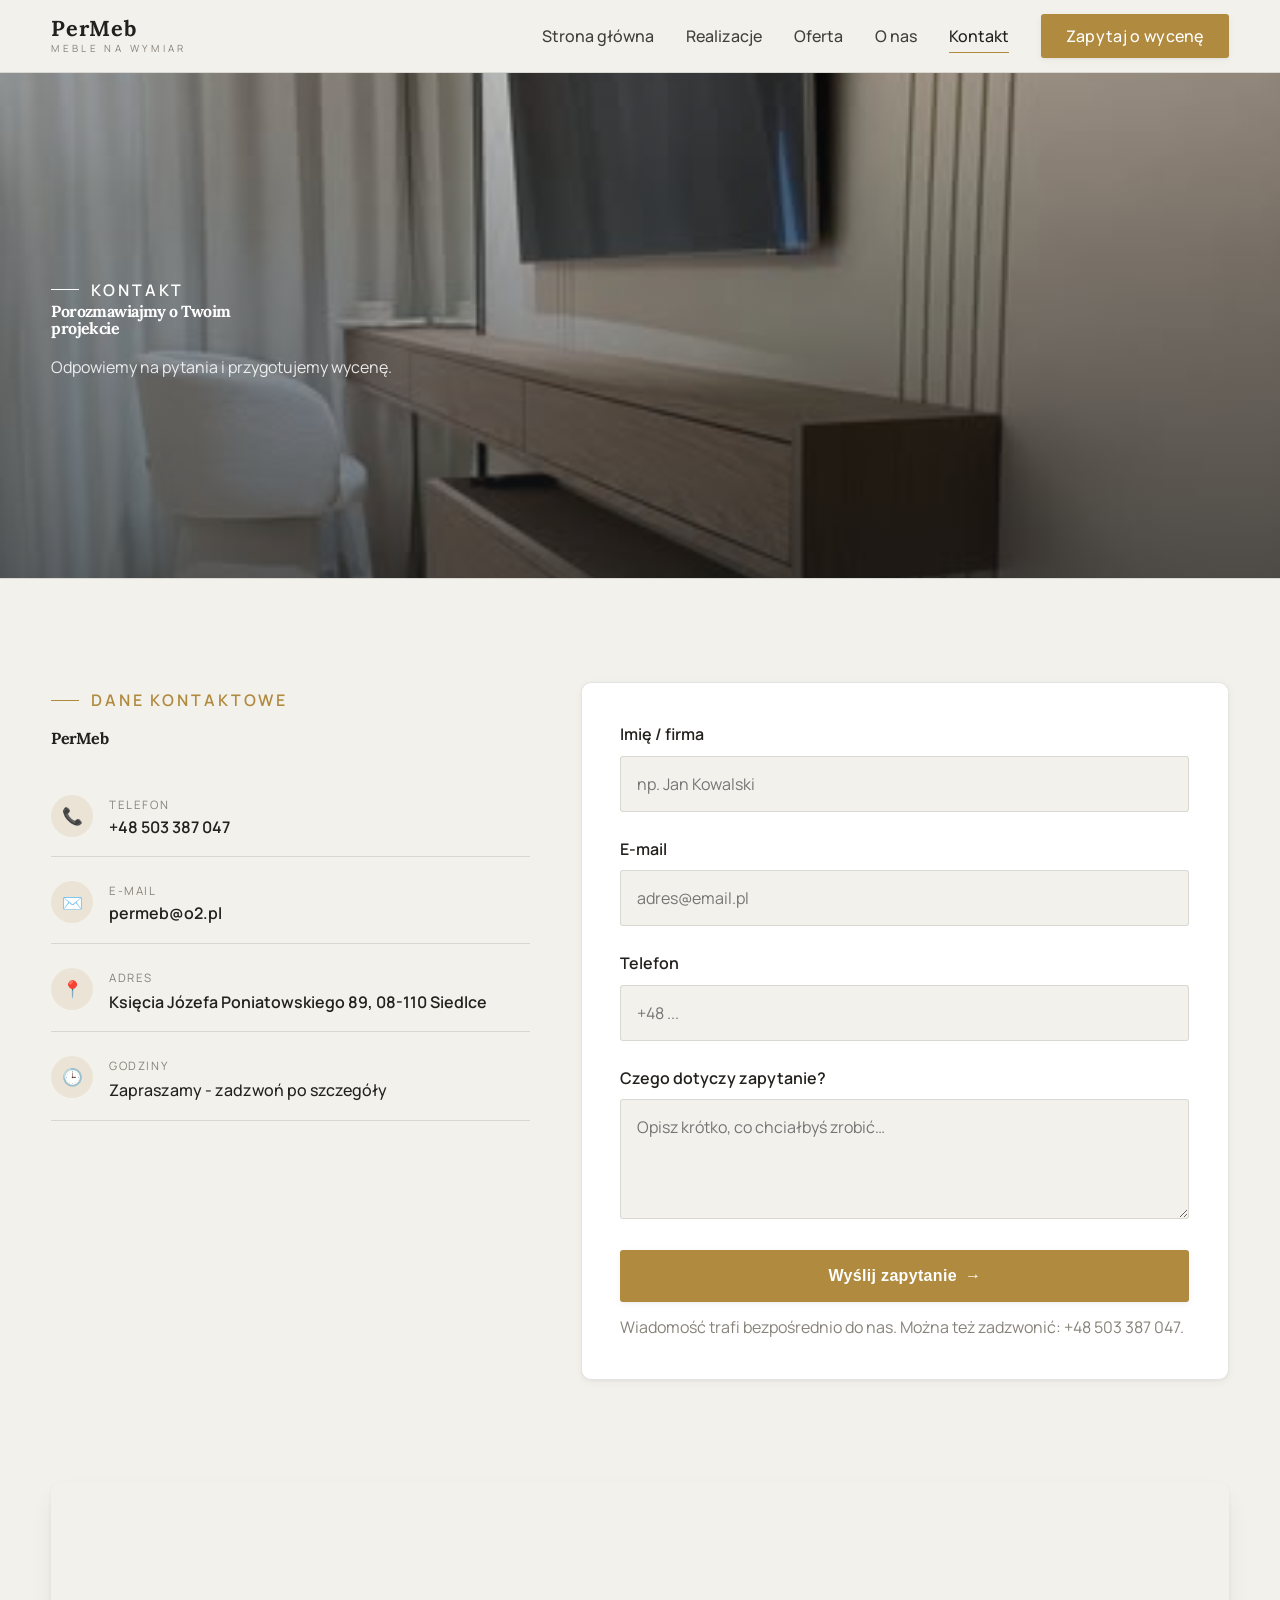
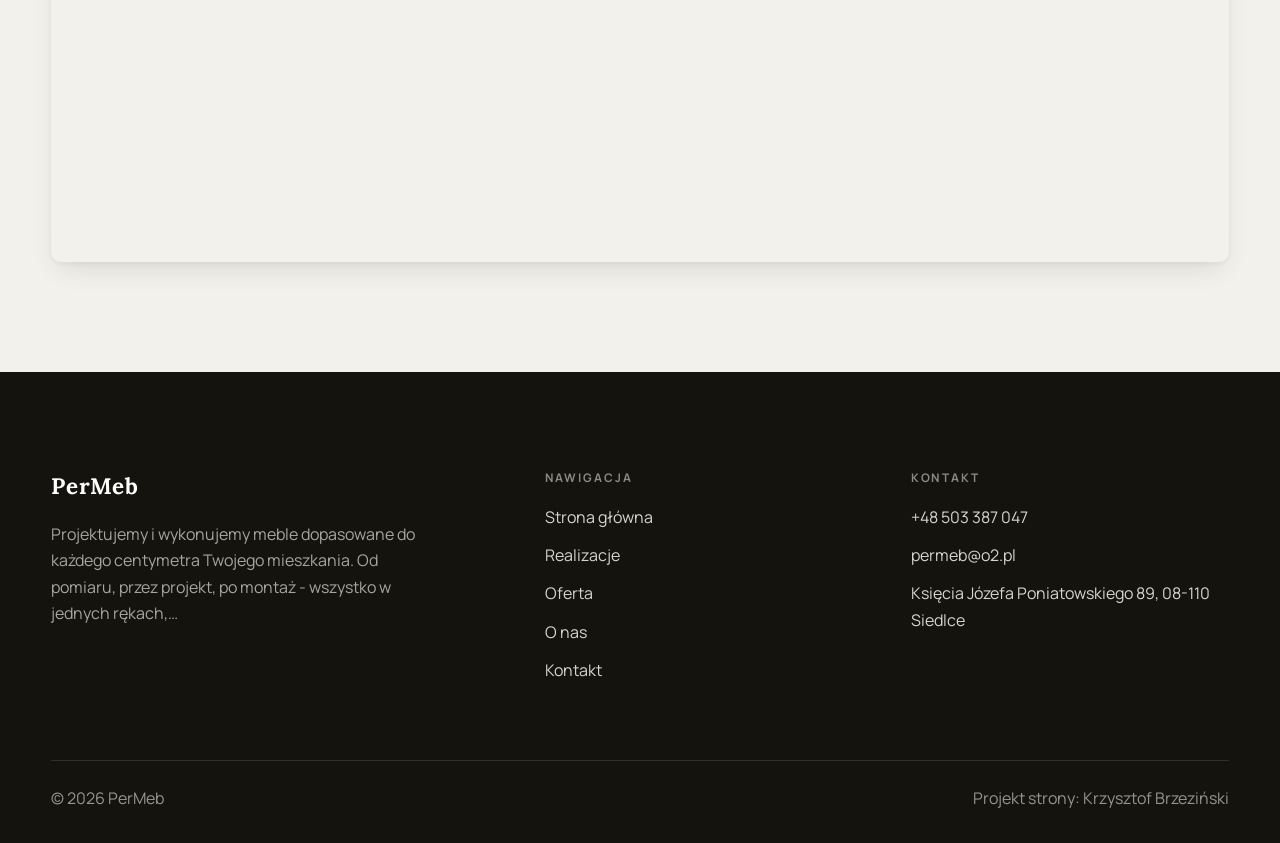
==== kontakt.html @ 43c7279f "PerMeb: rebuild premium spersonalizowany pod ich styl (FB) - REALNE zdjęcia realizacji + dane 4,7/53" ====
<!DOCTYPE html>
<html lang="pl">
<head>
<meta charset="UTF-8">
<meta name="viewport" content="width=device-width, initial-scale=1.0">
<title>Kontakt - PerMeb</title>
<meta name="description" content="Kontakt PerMeb - Księcia Józefa Poniatowskiego 89, 08-110 Siedlce">
<link rel="preconnect" href="https://fonts.googleapis.com">
<link rel="preconnect" href="https://fonts.gstatic.com" crossorigin>
<link href="https://fonts.googleapis.com/css2?family=Lora:wght@500;600;700&family=Manrope:wght@400;500;600&display=swap" rel="stylesheet">
<link rel="stylesheet" href="assets/styles.css">
</head>
<body>

<header class="nav">
  <div class="wrap nav-inner">
    <a class="brand" href="index.html"><span class="name">PerMeb</span><span class="sub">Meble na wymiar</span></a>
    <nav class="nav-links">
      <a href="index.html">Strona główna</a>
      <a href="realizacje.html">Realizacje</a>
      <a href="oferta.html">Oferta</a>
      <a href="o-nas.html">O nas</a>
      <a href="kontakt.html" class="active">Kontakt</a>
      <a href="kontakt.html" class="btn btn-accent">Zapytaj o wycenę</a>
    </nav>
    <button class="nav-toggle" aria-label="Menu"><span></span><span></span><span></span></button>
  </div>
</header>

<section class="pagehead">
  <img src="img/about.jpg" alt="PerMeb - Porozmawiajmy o Twoim projekcie">
  <div class="wrap">
    <span class="eyebrow">Kontakt</span>
    <h1>Porozmawiajmy o Twoim projekcie</h1>
    <p>Odpowiemy na pytania i przygotujemy wycenę.</p>
  </div>
</section>
<section>
  <div class="wrap contact-grid">
    <div class="reveal">
      <span class="eyebrow">Dane kontaktowe</span>
      <h2 style="margin:var(--space-4) 0 var(--space-6)">PerMeb</h2>
      <div class="info-list">
        <div class="info-row"><div class="ic">📞</div><div><div class="lbl">Telefon</div><a class="val" href="tel:+48503387047">+48 503 387 047</a></div></div>
        <div class="info-row"><div class="ic">✉️</div><div><div class="lbl">E-mail</div><a class="val" href="mailto:permeb@o2.pl">permeb@o2.pl</a></div></div>
        <div class="info-row"><div class="ic">📍</div><div><div class="lbl">Adres</div><div class="val">Księcia Józefa Poniatowskiego 89, 08-110 Siedlce</div></div></div>
        <div class="info-row"><div class="ic">🕒</div><div><div class="lbl">Godziny</div><div class="val" style="font-weight:500">Zapraszamy - zadzwoń po szczegóły</div></div></div>
      </div>
    </div>
    <div class="reveal">
      <form class="form" action="https://formsubmit.co/permeb@o2.pl" method="POST">
        <input type="hidden" name="_subject" value="Zapytanie ze strony PerMeb">
        <input type="hidden" name="_captcha" value="false">
        <input type="hidden" name="_template" value="table">
        <div class="fld"><label for="name">Imię / firma</label><input id="name" name="name" type="text" placeholder="np. Jan Kowalski" required></div>
        <div class="fld"><label for="email">E-mail</label><input id="email" name="email" type="email" placeholder="adres@email.pl" required></div>
        <div class="fld"><label for="phone">Telefon</label><input id="phone" name="phone" type="tel" placeholder="+48 ..."></div>
        <div class="fld"><label for="msg">Czego dotyczy zapytanie?</label><textarea id="msg" name="message" placeholder="Opisz krótko, co chciałbyś zrobić…" required></textarea></div>
        <button type="submit" class="btn btn-accent" style="width:100%;justify-content:center">Wyślij zapytanie <span class="arr">→</span></button>
        <p class="note">Wiadomość trafi bezpośrednio do nas. Można też zadzwonić: +48 503 387 047.</p>
      </form>
    </div>
  </div>
</section>
<section style="padding-top:0">
  <div class="wrap reveal">
    <iframe class="map" title="PerMeb - Siedlce" src="https://maps.google.com/maps?q=PerMeb%20Siedlce&z=15&output=embed" loading="lazy" referrerpolicy="no-referrer-when-downgrade"></iframe>
  </div>
</section>

<footer>
  <div class="wrap">
    <div class="foot-grid">
      <div class="foot-brand">
        <div class="name">PerMeb</div>
        <p>Projektujemy i wykonujemy meble dopasowane do każdego centymetra Twojego mieszkania. Od pomiaru, przez projekt, po montaż - wszystko w jednych rękach,…</p>
      </div>
      <div class="foot-col">
        <h4>Nawigacja</h4>
        <a href="index.html">Strona główna</a>
        <a href="realizacje.html">Realizacje</a>
        <a href="oferta.html">Oferta</a>
        <a href="o-nas.html">O nas</a>
        <a href="kontakt.html">Kontakt</a>
      </div>
      <div class="foot-col">
        <h4>Kontakt</h4>
        <a href="tel:+48503387047">+48 503 387 047</a>
        <a href="mailto:permeb@o2.pl">permeb@o2.pl</a>
        <p>Księcia Józefa Poniatowskiego 89, 08-110 Siedlce</p>
      </div>
    </div>
    <div class="foot-bot">
      <span>© 2026 PerMeb</span>
      <span>Projekt strony: Krzysztof Brzeziński</span>
    </div>
  </div>
</footer>


<script src="assets/main.js"></script>
</body>
</html>
---- assets/styles.css ----
/* ============================================================
   STOLBASZ — premium, architektoniczny B2B fit-out
   Jasna paleta, zero brązu. System wg premium-web-craft.
   Projekt strony: Krzysztof Brzeziński
   ============================================================ */

:root{
  /* PALETA — jasna, architektoniczna, chłodna */
  --paper:#F3F1EC;          /* główne tło */
  --paper-2:#E6E3DB;        /* sekcje alternatywne (chłodny jasny szary) */
  --paper-3:#E6E3DB;        /* delikatne wypełnienia */
  --ink:#23211E;            /* tekst główny — chłodny grafit */
  --ink-soft:#43403A;       /* nagłówki drugorzędne */
  --muted:#87837A;          /* tekst poboczny */
  --line:rgba(35,33,30,.12);/* hairline */
  --accent:#B08A3E;         /* stonowany petrol-slate — jedyny akcent */
  --accent-d:#8A6A2C;
  --accent-soft:rgba(176,138,62,.12);
  --dark:#15130E;           /* sekcje ciemne (stopka/CTA) */

  /* ODSTĘPY — skala 4/8 */
  --space-1:4px; --space-2:8px; --space-3:12px; --space-4:16px; --space-5:24px;
  --space-6:32px; --space-7:48px; --space-8:64px; --space-9:96px; --space-10:128px;

  /* TYPOGRAFIA — fluid clamp() */
  --text-sm:clamp(.82rem,.8rem+.1vw,.9rem);
  --text-base:clamp(1rem,.97rem+.15vw,1.1rem);
  --text-lg:clamp(1.12rem,1.05rem+.3vw,1.3rem);
  --text-h3:clamp(1.2rem,1.1rem+.5vw,1.5rem);
  --text-h2:clamp(1.9rem,1.5rem+1.9vw,2.8rem);
  --text-h1:clamp(2.6rem,1.9rem+3.6vw,4.6rem);

  /* PROMIENIE — architektoniczne, raczej ostre */
  --r-sm:3px; --r-md:6px; --r-lg:10px;

  /* RUCH */
  --ease:cubic-bezier(.25,.46,.45,.94); --dur:.24s;

  /* CIENIE — miękkie, warstwowe */
  --sh-sm:0 1px 2px rgba(16,24,32,.04), 0 2px 8px rgba(16,24,32,.05);
  --sh-md:0 2px 6px rgba(16,24,32,.05), 0 12px 28px -8px rgba(16,24,32,.12);
  --sh-lg:0 6px 14px rgba(16,24,32,.07), 0 26px 56px -18px rgba(16,24,32,.22);

  --hairline:1px solid var(--line);

  --font-display:'Lora',serif;
  --font-body:'Manrope',sans-serif;
}

*{box-sizing:border-box;margin:0;padding:0}
html{scroll-behavior:smooth}
body{
  font-family:var(--font-body);
  font-size:var(--text-base);
  line-height:1.65;
  color:var(--ink);
  background:var(--paper);
  -webkit-font-smoothing:antialiased;
  text-rendering:optimizeLegibility;
}
img{max-width:100%;display:block}
a{color:inherit;text-decoration:none}

.wrap{width:min(92%,1180px);margin-inline:auto}
section{padding-block:clamp(52px,6.5vw,96px)}

h1,h2,h3{font-family:var(--font-display);font-weight:700;line-height:1.08;letter-spacing:-.02em;color:var(--ink)}
h1{font-size:var(--text-h1);letter-spacing:-.035em}
h2{font-size:var(--text-h2);letter-spacing:-.025em}
h3{font-size:var(--text-h3)}
p{max-width:65ch}

.eyebrow{
  font-family:var(--font-body);
  font-size:var(--text-sm);
  font-weight:600;
  letter-spacing:.18em;
  text-transform:uppercase;
  color:var(--accent);
  display:inline-flex;align-items:center;gap:var(--space-3);
}
.eyebrow::before{content:"";width:28px;height:1px;background:var(--accent);display:inline-block}

.muted{color:var(--muted)}
.lead{font-size:var(--text-lg);line-height:1.55;color:var(--ink-soft);max-width:50ch}

/* ---------- BUTTONS ---------- */
.btn{
  display:inline-flex;align-items:center;gap:var(--space-2);
  font-weight:600;font-size:var(--text-sm);letter-spacing:.02em;
  padding:var(--space-4) var(--space-6);
  border-radius:var(--r-sm);
  transition:transform var(--dur) var(--ease),box-shadow var(--dur) var(--ease),background var(--dur) var(--ease);
  cursor:pointer;border:1px solid transparent;
}
.btn-accent{background:var(--accent);color:#fff;box-shadow:var(--sh-sm)}
.btn-accent:hover{background:var(--accent-d);transform:translateY(-2px);box-shadow:var(--sh-md)}
.btn-accent:active{transform:translateY(0);box-shadow:var(--sh-sm)}
.btn-ghost{background:transparent;color:var(--ink);border-color:var(--line)}
.btn-ghost:hover{border-color:var(--accent);color:var(--accent);transform:translateY(-2px)}
.btn-light{background:#fff;color:var(--ink);box-shadow:var(--sh-sm)}
.btn-light:hover{transform:translateY(-2px);box-shadow:var(--sh-md)}
.btn .arr{transition:transform var(--dur) var(--ease)}
.btn:hover .arr{transform:translateX(4px)}

/* ---------- NAV ---------- */
.nav{
  position:sticky;top:0;z-index:50;
  background:color-mix(in srgb,var(--paper) 88%,transparent);
  backdrop-filter:saturate(140%) blur(10px);
  border-bottom:var(--hairline);
}
.nav-inner{display:flex;align-items:center;justify-content:space-between;height:72px}
.brand{display:flex;flex-direction:column;line-height:1}
.brand .name{font-family:var(--font-display);font-weight:800;font-size:1.35rem;letter-spacing:.04em}
.brand .sub{font-size:.62rem;letter-spacing:.34em;text-transform:uppercase;color:var(--muted);margin-top:5px}
.nav-links{display:flex;align-items:center;gap:var(--space-6)}
.nav-links a{font-size:var(--text-sm);font-weight:500;color:var(--ink-soft);position:relative;padding-block:4px;transition:color var(--dur) var(--ease)}
.nav-links a::after{content:"";position:absolute;left:0;bottom:0;width:0;height:1.5px;background:var(--accent);transition:width var(--dur) var(--ease)}
.nav-links a:hover,.nav-links a.active{color:var(--ink)}
.nav-links a:hover::after,.nav-links a.active::after{width:100%}
.nav-links .btn{padding:var(--space-2) var(--space-5)}
/* przyciski w nav: właściwy kolor (przebij .nav-links a) + bez podkreślenia */
.nav-links a.btn-accent{color:#fff}
.nav-links a.btn-ghost,.nav-links a.btn-light{color:var(--ink)}
.nav-links a.btn::after{display:none}
.nav-toggle{display:none;background:none;border:none;cursor:pointer;flex-direction:column;gap:5px;padding:8px}
.nav-toggle span{width:24px;height:2px;background:var(--ink);transition:var(--dur)}

/* ---------- HERO (split) ---------- */
.hero{position:relative;overflow:hidden;border-bottom:var(--hairline)}
.hero-grid{display:grid;grid-template-columns:1.05fr .95fr;gap:clamp(24px,4vw,60px);align-items:center;
  padding-block:clamp(36px,4.5vw,64px)}
.hero-copy .eyebrow{margin-bottom:var(--space-5)}
.hero-copy h1{margin-bottom:var(--space-5)}
.hero-copy .lead{margin-bottom:var(--space-7)}
.hero-actions{display:flex;flex-wrap:wrap;gap:var(--space-4)}
.hero-art{position:relative;aspect-ratio:4/3;border-radius:var(--r-lg);overflow:hidden;box-shadow:var(--sh-lg)}
.hero-art img{width:100%;height:100%;object-fit:cover}
.hero-art::after{content:"";position:absolute;inset:0;background:linear-gradient(180deg,transparent 55%,rgba(18,24,28,.28))}
.hero-badge{position:absolute;left:var(--space-5);bottom:var(--space-5);z-index:2;
  background:rgba(252,252,251,.94);backdrop-filter:blur(4px);
  border-radius:var(--r-md);padding:var(--space-4) var(--space-5);box-shadow:var(--sh-md);max-width:78%}
.hero-badge strong{display:block;font-family:var(--font-display);font-size:1rem;letter-spacing:-.01em}
.hero-badge span{font-size:var(--text-sm);color:var(--muted)}

/* ---------- HERO duży / kinowy (strona główna) ---------- */
.hero-cine{position:relative;min-height:clamp(560px,82vh,840px);display:flex;align-items:center;overflow:hidden;border-bottom:var(--hairline)}
.hero-cine>img{position:absolute;inset:0;width:100%;height:100%;object-fit:cover;z-index:0}
.hero-cine::after{content:"";position:absolute;inset:0;z-index:1;
  background:linear-gradient(95deg,rgba(13,18,23,.86) 0%,rgba(13,18,23,.64) 32%,rgba(13,18,23,.24) 62%,rgba(13,18,23,.04) 100%)}
.hero-cine .wrap{position:relative;z-index:2;padding-block:var(--space-8)}
.hero-cine .hero-copy{max-width:660px}
.hero-cine .eyebrow{color:#fff;margin-bottom:var(--space-5)}
.hero-cine .eyebrow::before{background:#fff}
.hero-cine h1{color:#fff;margin-bottom:var(--space-5);font-size:clamp(2.9rem,2rem+4.4vw,5.2rem)}
.hero-cine .lead{color:rgba(255,255,255,.92);max-width:48ch;margin-bottom:var(--space-7)}
.hero-cine .hero-actions{display:flex;flex-wrap:wrap;gap:var(--space-4)}
@media(max-width:680px){
  .hero-cine{min-height:clamp(520px,76vh,640px);align-items:flex-end}
  .hero-cine::after{background:linear-gradient(0deg,rgba(13,18,23,.9) 6%,rgba(13,18,23,.45) 55%,rgba(13,18,23,.25) 100%)}
  .hero-cine .wrap{padding-bottom:var(--space-9)}
}

/* full-bleed hero variant (podstrony) */
.pagehead{position:relative;min-height:46vh;display:flex;align-items:flex-end;overflow:hidden;border-bottom:var(--hairline)}
.pagehead img{position:absolute;inset:0;width:100%;height:100%;object-fit:cover}
.pagehead::after{content:"";position:absolute;inset:0;background:linear-gradient(180deg,rgba(18,24,28,.25),rgba(18,24,28,.62))}
.pagehead .wrap{position:relative;z-index:2;padding-block:var(--space-9);color:#fff}
.pagehead h1{color:#fff;max-width:18ch}
.pagehead .eyebrow{color:#fff}
.pagehead .eyebrow::before{background:#fff}
.pagehead p{color:rgba(255,255,255,.86);margin-top:var(--space-4);max-width:54ch}

/* ---------- STRIP (pasek skrótów / liczby) ---------- */
.strip{background:var(--dark);color:#fff}
.strip .wrap{display:grid;grid-template-columns:repeat(4,1fr);gap:var(--space-6);padding-block:var(--space-8)}
.strip .item .k{font-family:var(--font-display);font-size:clamp(1.6rem,1.2rem+1.4vw,2.4rem);font-weight:800;letter-spacing:-.02em;color:#fff}
.strip .item .v{font-size:var(--text-sm);color:rgba(255,255,255,.66);margin-top:var(--space-2);line-height:1.45}
.strip .item{border-left:2px solid var(--accent);padding-left:var(--space-5)}

/* ---------- SECTION HEAD ---------- */
.head{max-width:48rem;margin-bottom:var(--space-8)}
.head.center{margin-inline:auto;text-align:center}
.head .eyebrow{margin-bottom:var(--space-4)}
.head h2{margin-bottom:var(--space-4)}
.head p{color:var(--muted);font-size:var(--text-lg);line-height:1.55}
.head.center p{margin-inline:auto}

/* ---------- INTRO SPLIT ---------- */
.split{display:grid;grid-template-columns:.92fr 1.08fr;gap:clamp(28px,5vw,80px);align-items:center}
.split.rev{grid-template-columns:1.08fr .92fr}
.split.rev .split-art{order:-1}
.split-art{position:relative;aspect-ratio:5/4;border-radius:var(--r-lg);overflow:hidden;box-shadow:var(--sh-lg)}
.split-art img{width:100%;height:100%;object-fit:cover}
.split-copy h2{margin-bottom:var(--space-5)}
.split-copy p+p{margin-top:var(--space-4)}
.split-copy .btn{margin-top:var(--space-6)}

/* ---------- SERVICES (zakres) ---------- */
.svc-grid{display:grid;grid-template-columns:repeat(auto-fit,minmax(280px,1fr));gap:var(--space-5)}
.svc{background:#fff;border:var(--hairline);border-radius:var(--r-md);padding:var(--space-7) var(--space-6);
  transition:transform var(--dur) var(--ease),box-shadow var(--dur) var(--ease),border-color var(--dur) var(--ease);
  position:relative;overflow:hidden}
.svc::before{content:"";position:absolute;left:0;top:0;width:3px;height:0;background:var(--accent);transition:height var(--dur) var(--ease)}
.svc:hover{transform:translateY(-4px);box-shadow:var(--sh-md);border-color:transparent}
.svc:hover::before{height:100%}
.svc .ic{font-family:var(--font-display);font-size:.8rem;font-weight:700;letter-spacing:.12em;color:var(--accent);margin-bottom:var(--space-4)}
.svc h3{margin-bottom:var(--space-3);font-size:1.22rem}
.svc p{color:var(--muted);font-size:var(--text-base);line-height:1.6}

/* big detailed service rows */
.svc-row{display:grid;grid-template-columns:.8fr 1.2fr;gap:clamp(20px,4vw,60px);align-items:center;padding-block:var(--space-8)}
.svc-row+.svc-row{border-top:var(--hairline)}
.svc-row.rev{grid-template-columns:1.2fr .8fr}
.svc-row.rev .svc-row-art{order:-1}
.svc-row-art{aspect-ratio:4/3;border-radius:var(--r-md);overflow:hidden;box-shadow:var(--sh-md)}
.svc-row-art img{width:100%;height:100%;object-fit:cover}
.svc-row h3{font-size:1.5rem;margin-bottom:var(--space-4)}
.svc-row .num{font-family:var(--font-display);font-size:.85rem;font-weight:700;letter-spacing:.14em;color:var(--accent);display:block;margin-bottom:var(--space-3)}
.svc-row ul{list-style:none;margin-top:var(--space-4);display:flex;flex-direction:column;gap:var(--space-2)}
.svc-row li{position:relative;padding-left:var(--space-5);color:var(--muted);font-size:var(--text-base)}
.svc-row li::before{content:"";position:absolute;left:0;top:.62em;width:8px;height:1px;background:var(--accent)}

/* ---------- GALLERY (realizacje) ---------- */
.gallery{display:grid;grid-template-columns:repeat(12,1fr);gap:var(--space-4);grid-auto-rows:200px}
.tile{position:relative;overflow:hidden;border-radius:var(--r-md);box-shadow:var(--sh-sm);
  transition:transform var(--dur) var(--ease),box-shadow var(--dur) var(--ease)}
.tile img{width:100%;height:100%;object-fit:cover;transition:transform .6s var(--ease)}
.tile:hover{box-shadow:var(--sh-md)}
.tile:hover img{transform:scale(1.05)}
.tile .cap{position:absolute;left:0;right:0;bottom:0;padding:var(--space-5) var(--space-4) var(--space-4);
  background:linear-gradient(transparent,rgba(18,24,28,.78));color:#fff;
  font-size:var(--text-sm);font-weight:600;letter-spacing:.01em;
  opacity:0;transform:translateY(8px);transition:var(--dur) var(--ease)}
.tile:hover .cap{opacity:1;transform:translateY(0)}
.tile .cap small{display:block;font-weight:400;opacity:.78;letter-spacing:.04em;text-transform:uppercase;font-size:.66rem;margin-top:3px}
/* bento spans */
.t-wide{grid-column:span 6}
.t-tall{grid-column:span 6;grid-row:span 2}
.t-std{grid-column:span 6}
.t-third{grid-column:span 4}
.t-two3{grid-column:span 8}

/* ---------- TRUST / WIARYGODNOŚĆ ---------- */
.trust{background:var(--paper-2)}
.trust-grid{display:grid;grid-template-columns:repeat(auto-fit,minmax(240px,1fr));gap:var(--space-5);margin-top:var(--space-7)}
.trust-card{background:#fff;border-radius:var(--r-md);padding:var(--space-7) var(--space-6);box-shadow:var(--sh-sm);border-top:3px solid var(--accent)}
.trust-card .big{font-family:var(--font-display);font-size:clamp(1.8rem,1.3rem+1.6vw,2.6rem);font-weight:800;letter-spacing:-.02em;color:var(--ink);line-height:1}
.trust-card h3{font-size:1.12rem;margin:var(--space-3) 0 var(--space-2)}
.trust-card p{color:var(--muted);font-size:var(--text-base);line-height:1.55}

/* ---------- CTA band ---------- */
.cta{background:var(--dark);color:#fff;position:relative;overflow:hidden}
.cta .wrap{display:grid;grid-template-columns:1.4fr .6fr;gap:var(--space-7);align-items:center;position:relative;z-index:2}
.cta h2{color:#fff;max-width:20ch}
.cta p{color:rgba(255,255,255,.74);margin-top:var(--space-4)}
.cta-actions{display:flex;flex-direction:column;gap:var(--space-3);align-items:flex-start}
.cta::before{content:"";position:absolute;right:-80px;top:-80px;width:360px;height:360px;border-radius:50%;
  background:radial-gradient(circle,var(--accent-soft),transparent 70%)}

/* ---------- CONTACT ---------- */
.contact-grid{display:grid;grid-template-columns:.85fr 1.15fr;gap:clamp(28px,4vw,56px);align-items:start}
.info-list{display:flex;flex-direction:column;gap:var(--space-2)}
.info-row{display:flex;gap:var(--space-4);align-items:flex-start;padding-block:var(--space-4);border-bottom:var(--hairline)}
.info-row .ic{flex:none;width:42px;height:42px;display:grid;place-items:center;border-radius:50%;
  background:var(--accent-soft);color:var(--accent);font-size:1.05rem}
.info-row .lbl{font-size:.72rem;letter-spacing:.14em;text-transform:uppercase;color:var(--muted)}
.info-row .val{font-weight:600;font-size:var(--text-base);margin-top:2px}
.info-row a.val:hover{color:var(--accent)}
.map{border:none;border-radius:var(--r-lg);box-shadow:var(--sh-md);width:100%;height:100%;min-height:380px;filter:grayscale(.2) contrast(1.02)}
.form{background:#fff;border:var(--hairline);border-radius:var(--r-lg);padding:clamp(24px,3vw,40px);box-shadow:var(--sh-sm)}
.form .fld{margin-bottom:var(--space-5)}
.form label{display:block;font-size:var(--text-sm);font-weight:600;margin-bottom:var(--space-2)}
.form input,.form textarea{width:100%;font-family:inherit;font-size:var(--text-base);color:var(--ink);
  padding:var(--space-4);border:var(--hairline);border-radius:var(--r-sm);background:var(--paper);transition:border-color var(--dur)}
.form input:focus,.form textarea:focus{outline:none;border-color:var(--accent);background:#fff}
.form textarea{resize:vertical;min-height:120px}
.form .note{font-size:var(--text-sm);color:var(--muted);margin-top:var(--space-3)}

/* ---------- FOOTER ---------- */
footer{background:var(--dark);color:#fff;padding-block:var(--space-9) var(--space-6)}
.foot-grid{display:grid;grid-template-columns:1.4fr 1fr 1fr;gap:var(--space-7);margin-bottom:var(--space-8)}
.foot-brand .name{font-family:var(--font-display);font-weight:800;font-size:1.4rem;letter-spacing:.04em}
.foot-brand p{color:rgba(255,255,255,.62);margin-top:var(--space-4);font-size:var(--text-base);max-width:38ch}
.foot-col h4{font-size:.74rem;letter-spacing:.16em;text-transform:uppercase;color:rgba(255,255,255,.5);margin-bottom:var(--space-4)}
.foot-col a,.foot-col p{display:block;color:rgba(255,255,255,.82);font-size:var(--text-base);margin-bottom:var(--space-3)}
.foot-col a:hover{color:#fff}
.foot-bot{border-top:1px solid rgba(255,255,255,.12);padding-top:var(--space-5);display:flex;justify-content:space-between;flex-wrap:wrap;gap:var(--space-3);
  font-size:var(--text-sm);color:rgba(255,255,255,.55)}
.foot-bot a:hover{color:#fff}

/* ---------- REVEAL ---------- */
.reveal{opacity:0;transform:translateY(22px);transition:opacity .6s var(--ease),transform .6s var(--ease)}
.reveal.in{opacity:1;transform:none}

/* ---------- RESPONSIVE ---------- */
@media(max-width:920px){
  .hero-grid,.split,.split.rev,.svc-row,.svc-row.rev,.cta .wrap,.contact-grid,.foot-grid{grid-template-columns:1fr}
  .split.rev .split-art,.svc-row.rev .svc-row-art{order:0}
  .hero-art{aspect-ratio:16/10;max-height:420px}
  .strip .wrap{grid-template-columns:repeat(2,1fr);gap:var(--space-7)}
  .gallery{grid-auto-rows:180px}
  .t-wide,.t-tall,.t-std,.t-third,.t-two3{grid-column:span 6}
  .t-tall{grid-row:span 1}
  .cta-actions{flex-direction:row;flex-wrap:wrap}
  .foot-grid{gap:var(--space-6)}
}
@media(max-width:680px){
  .nav-links{position:fixed;inset:72px 0 auto 0;background:var(--paper);flex-direction:column;align-items:stretch;
    gap:0;padding:var(--space-4) 6%;border-bottom:var(--hairline);box-shadow:var(--sh-md);
    transform:translateY(-120%);transition:transform var(--dur) var(--ease)}
  .nav-links.open{transform:translateY(0)}
  .nav-links a{padding-block:var(--space-4);border-bottom:var(--hairline)}
  .nav-links .btn{margin-top:var(--space-3);justify-content:center}
  .nav-toggle{display:flex}
  .strip .wrap{grid-template-columns:1fr}
  .gallery{grid-template-columns:repeat(6,1fr)}
  .foot-grid{grid-template-columns:1fr}
}
@media(prefers-reduced-motion:reduce){
  *{animation-duration:.01ms!important;transition:none!important}
  .reveal{opacity:1!important;transform:none!important}
  html{scroll-behavior:auto}
}

/* ============================================================
   PREMIUM LAYER — destylat deep-researchu branż (anty-AI, spokój).
   Zmienne STOLBASZ (--accent/--ink/--paper/--line/--dark). Ruch ledwo
   zauważalny, krzywa cubic-bezier(.16,.84,.44,1); prefers-reduced-motion
   pokryte blanketem wyżej. Karty hairline zamiast cieni = #1 sygnał „nie-AI".
   ============================================================ */

/* więcej oddechu między sekcjami (liderzy: 110-130px) */
section{padding-block:clamp(64px,8vw,128px)}

/* 1) Aksamitny reveal — dłuższa, miękka krzywa zamiast „skoku" */
.reveal{transition:opacity .9s cubic-bezier(.16,.84,.44,1),transform .9s cubic-bezier(.16,.84,.44,1);will-change:opacity,transform}
/* stagger TYLKO w galerii (tam pozycja = porządek dzieci) */
.gallery .reveal:nth-child(2){transition-delay:.07s}
.gallery .reveal:nth-child(3){transition-delay:.14s}
.gallery .reveal:nth-child(4){transition-delay:.21s}
.gallery .reveal:nth-child(5){transition-delay:.28s}
.gallery .reveal:nth-child(6){transition-delay:.35s}

/* 2) Hero — powolny „oddech kadru" (Ken Burns), tylko desktop (bateria) */
@keyframes heroBreath{from{transform:scale(1.06)}to{transform:scale(1.12) translateY(-1.2%)}}
@media(min-width:900px){
  .hero-cine>img{transform:scale(1.06);animation:heroBreath 24s ease-in-out infinite alternate}
}

/* 3) Akcentowy hairline pod nagłówkiem sekcji, który „rysuje się" przy wejściu */
.head h2{position:relative;padding-bottom:18px}
.head h2::after{content:"";position:absolute;left:0;bottom:0;height:1px;width:0;background:var(--accent);transition:width 1s cubic-bezier(.16,.84,.44,1) .15s}
.head.center h2::after{left:50%;transform:translateX(-50%)}
.head.reveal.in h2::after,.head.center.reveal.in h2::after{width:54px}

/* 4) Karty HAIRLINE zamiast cieni/zaokrągleń (najmocniejszy anty-AI detal) */
.svc{background:transparent;border:1px solid var(--line);border-radius:var(--r-sm);box-shadow:none}
.svc:hover{box-shadow:none;border-color:var(--accent);transform:translateY(-3px)}
.trust-card{background:transparent;box-shadow:none;border:1px solid var(--line);border-top:2px solid var(--accent);border-radius:var(--r-sm)}
.tile{box-shadow:none;border-radius:var(--r-sm)}
.tile:hover{box-shadow:none}

/* 5) Sticky-nav kondensuje się po przewinięciu (sygnał dopracowania) */
.nav{transition:box-shadow .4s ease,background .4s ease}
.nav.is-stuck{box-shadow:0 1px 0 var(--line),0 14px 30px -24px rgba(0,0,0,.45)}
.nav-inner{transition:height .35s var(--ease)}
.nav.is-stuck .nav-inner{height:60px}

/* 6) MANIFESTO — pełnoekranowy cytat-bohater (zastępuje generyczne „Dlaczego my") */
.manifesto{background:var(--paper-2);text-align:center}
.manifesto .wrap{max-width:60rem}
.manifesto p{font-family:var(--font-display);font-style:italic;font-size:clamp(1.6rem,1rem+2.4vw,2.8rem);line-height:1.32;color:var(--ink-soft);margin-inline:auto;max-width:26ch;position:relative;padding-top:var(--space-8)}
.manifesto p::before{content:"";position:absolute;top:0;left:50%;transform:translateX(-50%);width:54px;height:1px;background:var(--accent)}
.manifesto p span{color:var(--accent);font-style:italic}

/* 7) GATEWAYS — 3 duże bramy-zdjęcia (zamiast paska menu usług) */
.gateways{display:grid;grid-template-columns:repeat(3,1fr);gap:var(--space-4)}
.gateway{position:relative;aspect-ratio:3/4;overflow:hidden;border-radius:var(--r-sm);display:block}
.gateway img{width:100%;height:100%;object-fit:cover;transition:transform .8s var(--ease),filter .5s var(--ease)}
.gateway::after{content:"";position:absolute;inset:0;background:linear-gradient(180deg,transparent 38%,rgba(18,24,28,.74))}
.gateway:hover img{transform:scale(1.05);filter:brightness(1.05)}
.gateway .g-ttl{position:absolute;left:0;right:0;bottom:0;z-index:2;padding:var(--space-6) var(--space-5);color:#fff;font-family:var(--font-display);font-size:1.45rem;letter-spacing:-.01em;line-height:1.15}
.gateway .g-ttl small{display:block;font-family:var(--font-body);font-size:var(--text-sm);font-weight:400;opacity:.82;letter-spacing:.03em;margin-top:5px}
@media(max-width:760px){.gateways{grid-template-columns:1fr}.gateway{aspect-ratio:16/10}}

/* 8) LOGO klienta w nagłówku (gdy podane --logo) */
.brand-logo{height:40px;width:auto;max-width:220px;object-fit:contain;display:block}
.nav.is-stuck .brand-logo{height:34px}
@media(max-width:680px){.brand-logo{height:32px}}
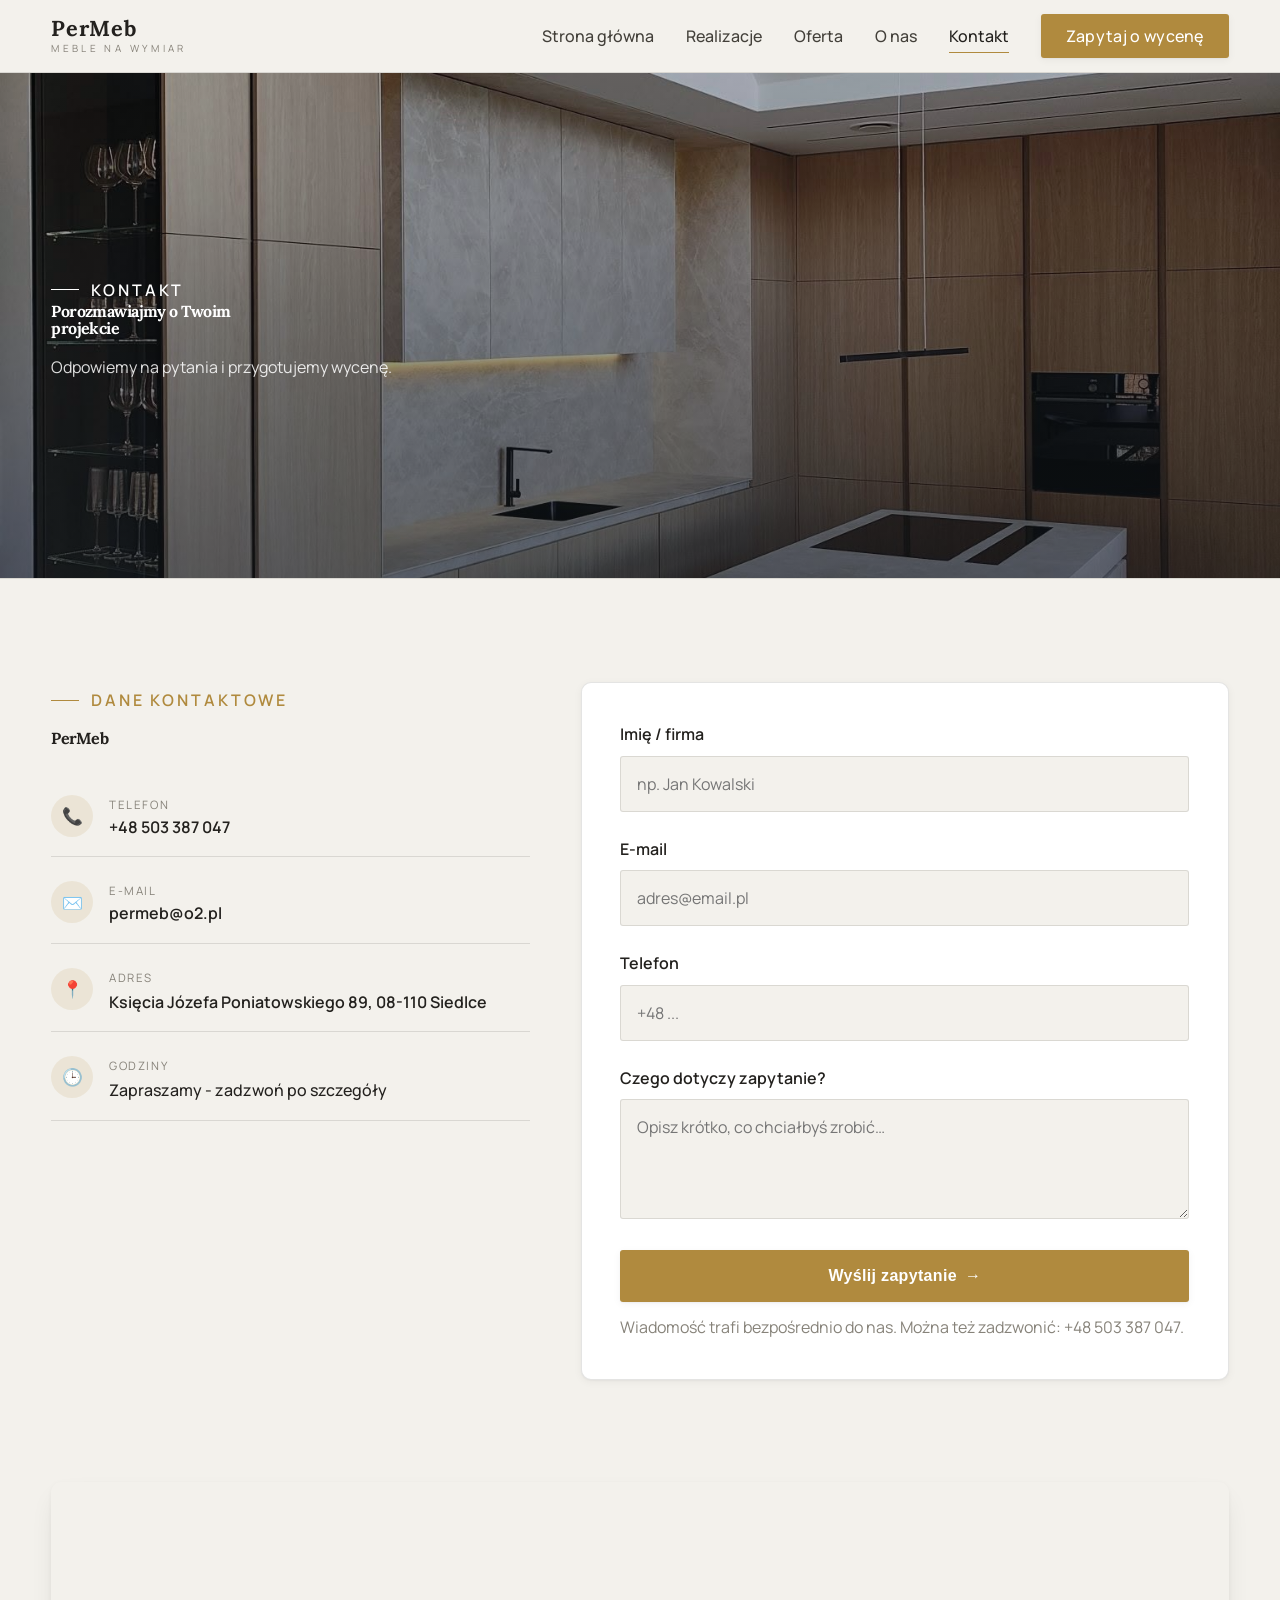
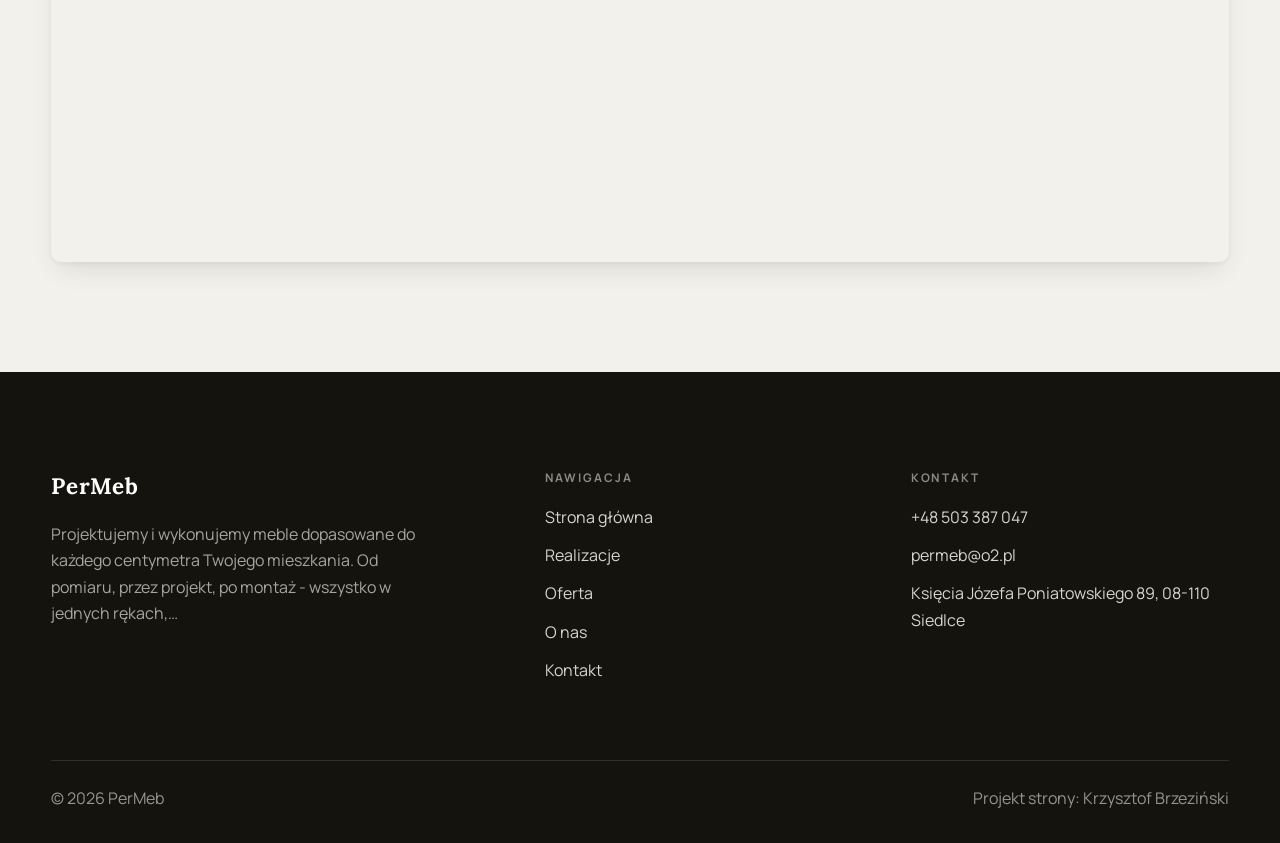
==== commit 7815a857: "PerMeb: ostre nagłówki na realizacje+kontakt (hero 1536 zamiast miniatur 414 - koniec rozmycia)" ====
--- a/kontakt.html
+++ b/kontakt.html
@@ -28,7 +28,7 @@
 </header>
 
 <section class="pagehead">
-  <img src="img/about.jpg" alt="PerMeb - Porozmawiajmy o Twoim projekcie">
+  <img src="img/hero.jpg" alt="PerMeb - Porozmawiajmy o Twoim projekcie">
   <div class="wrap">
     <span class="eyebrow">Kontakt</span>
     <h1>Porozmawiajmy o Twoim projekcie</h1>
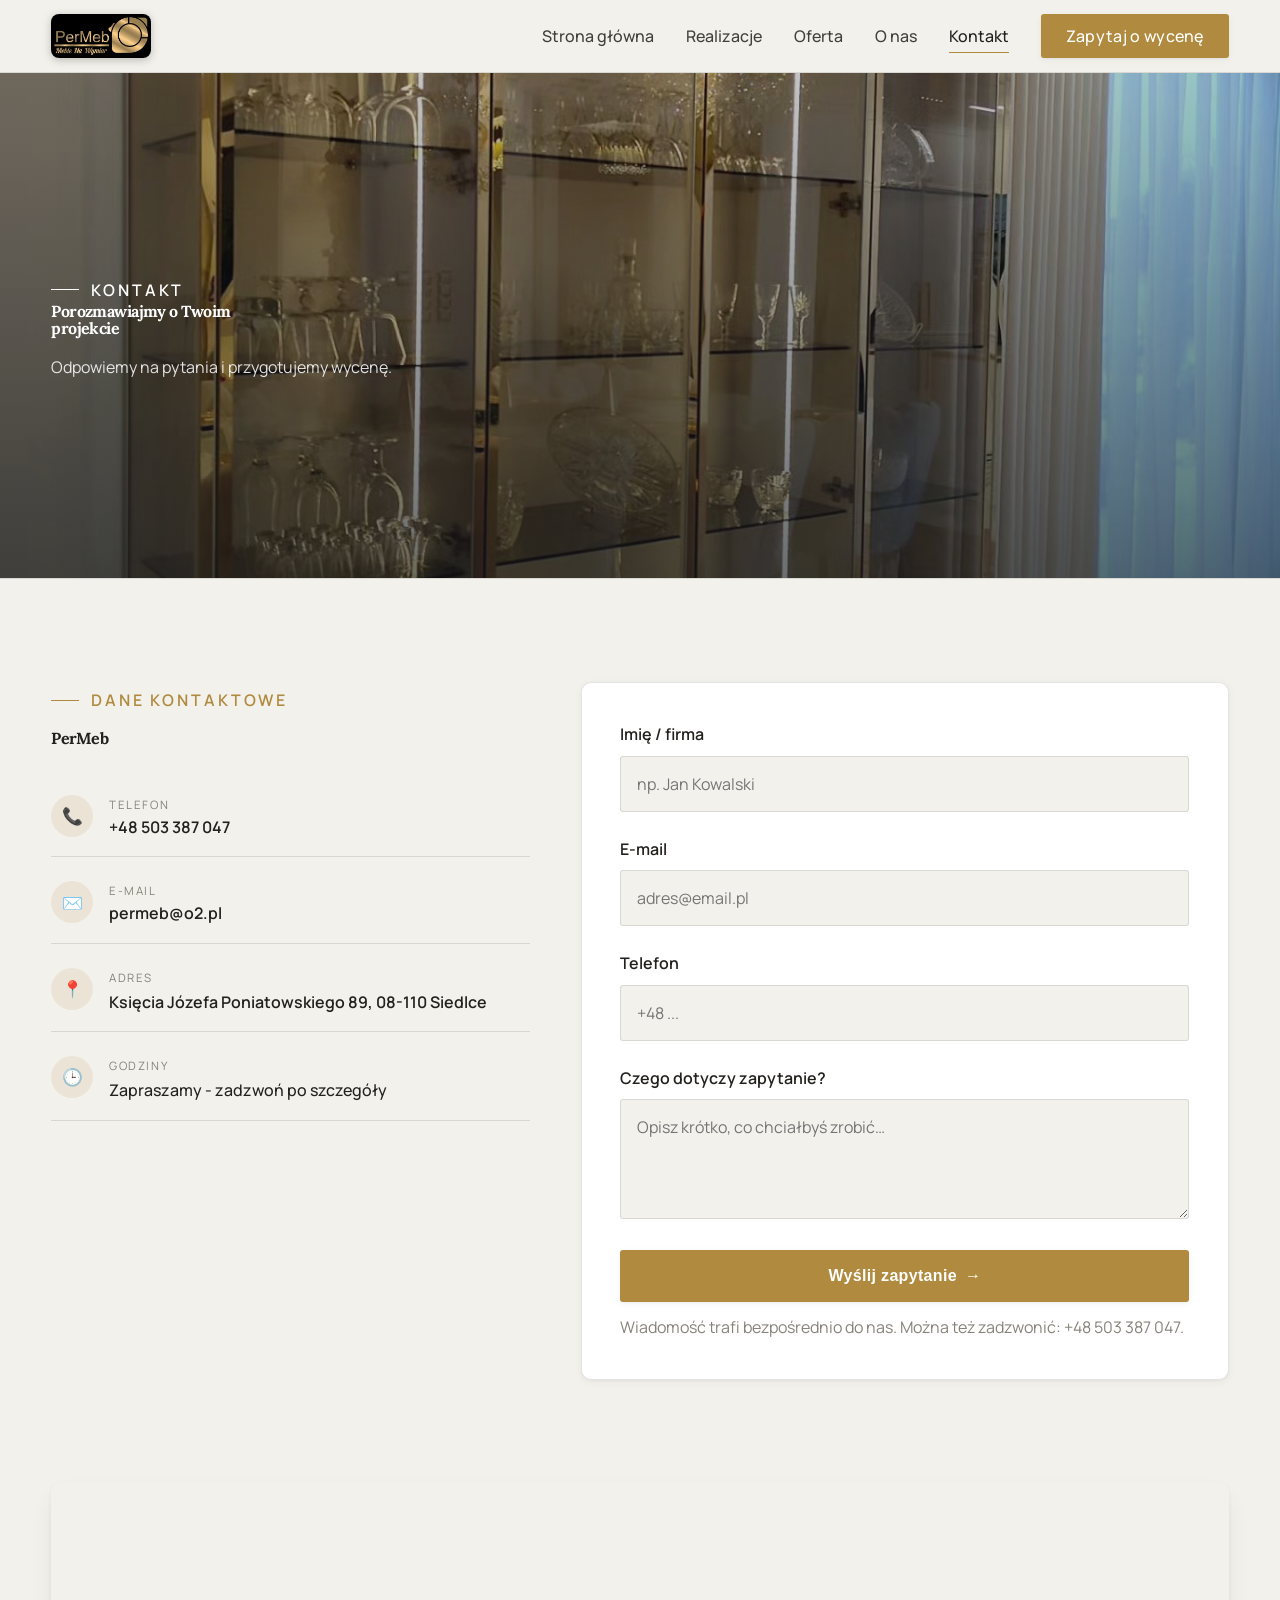
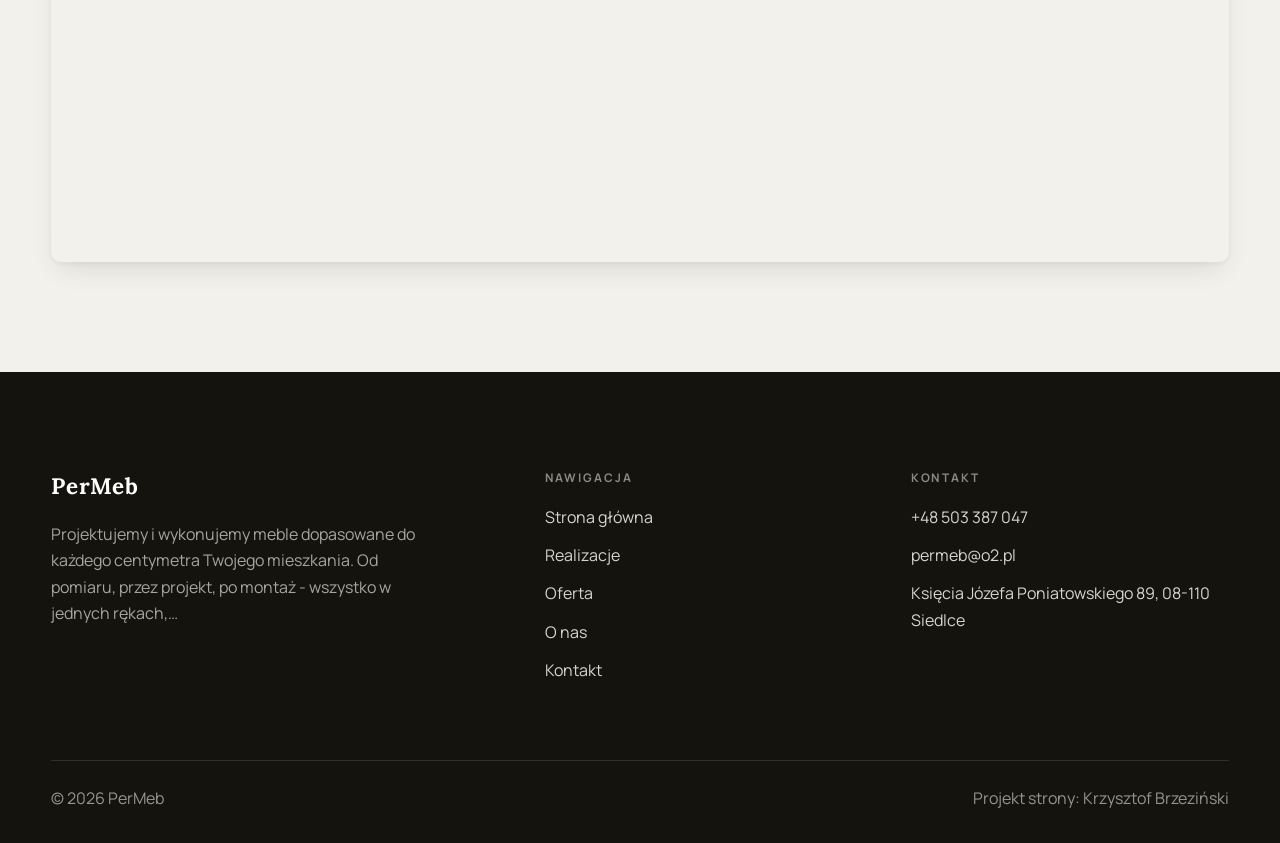
==== commit 52408ad8: "PerMeb: dodane ICH LOGO (czarno-złote) w nagłówku jako badge - zasada feedback_demo_logo_bez_cytatow" ====
--- a/kontakt.html
+++ b/kontakt.html
@@ -14,7 +14,7 @@
 
 <header class="nav">
   <div class="wrap nav-inner">
-    <a class="brand" href="index.html"><span class="name">PerMeb</span><span class="sub">Meble na wymiar</span></a>
+    <a class="brand" href="index.html"><img class="brand-logo" src="img/logo.jpg" alt="PerMeb - Meble na wymiar"></a>
     <nav class="nav-links">
       <a href="index.html">Strona główna</a>
       <a href="realizacje.html">Realizacje</a>
@@ -28,7 +28,7 @@
 </header>
 
 <section class="pagehead">
-  <img src="img/hero.jpg" alt="PerMeb - Porozmawiajmy o Twoim projekcie">
+  <img src="img/ph-kontakt.jpg" alt="PerMeb - Porozmawiajmy o Twoim projekcie">
   <div class="wrap">
     <span class="eyebrow">Kontakt</span>
     <h1>Porozmawiajmy o Twoim projekcie</h1>
--- a/assets/styles.css
+++ b/assets/styles.css
@@ -386,6 +386,6 @@
 @media(max-width:760px){.gateways{grid-template-columns:1fr}.gateway{aspect-ratio:16/10}}
 
 /* 8) LOGO klienta w nagłówku (gdy podane --logo) */
-.brand-logo{height:40px;width:auto;max-width:220px;object-fit:contain;display:block}
+.brand-logo{height:44px;width:auto;max-width:240px;object-fit:contain;display:block;border-radius:8px;box-shadow:0 2px 8px rgba(21,19,14,.25)}
 .nav.is-stuck .brand-logo{height:34px}
 @media(max-width:680px){.brand-logo{height:32px}}
